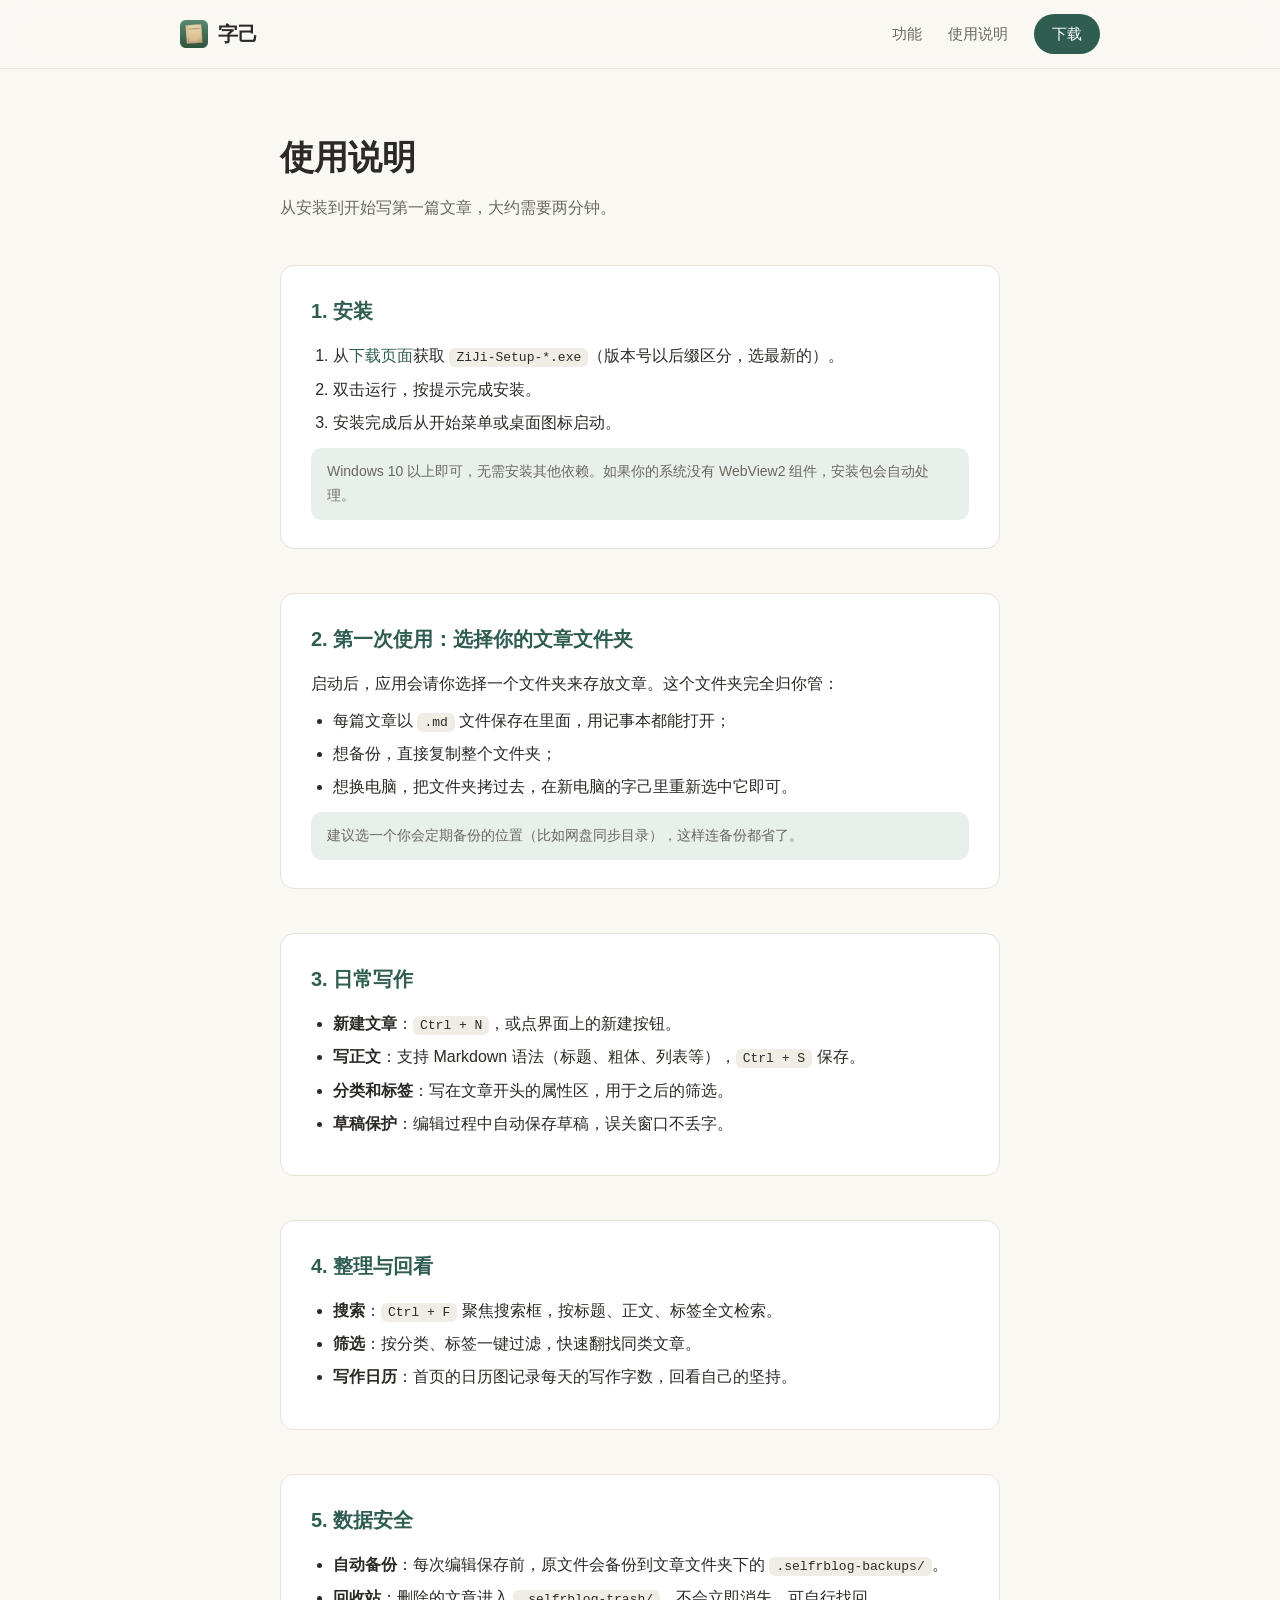
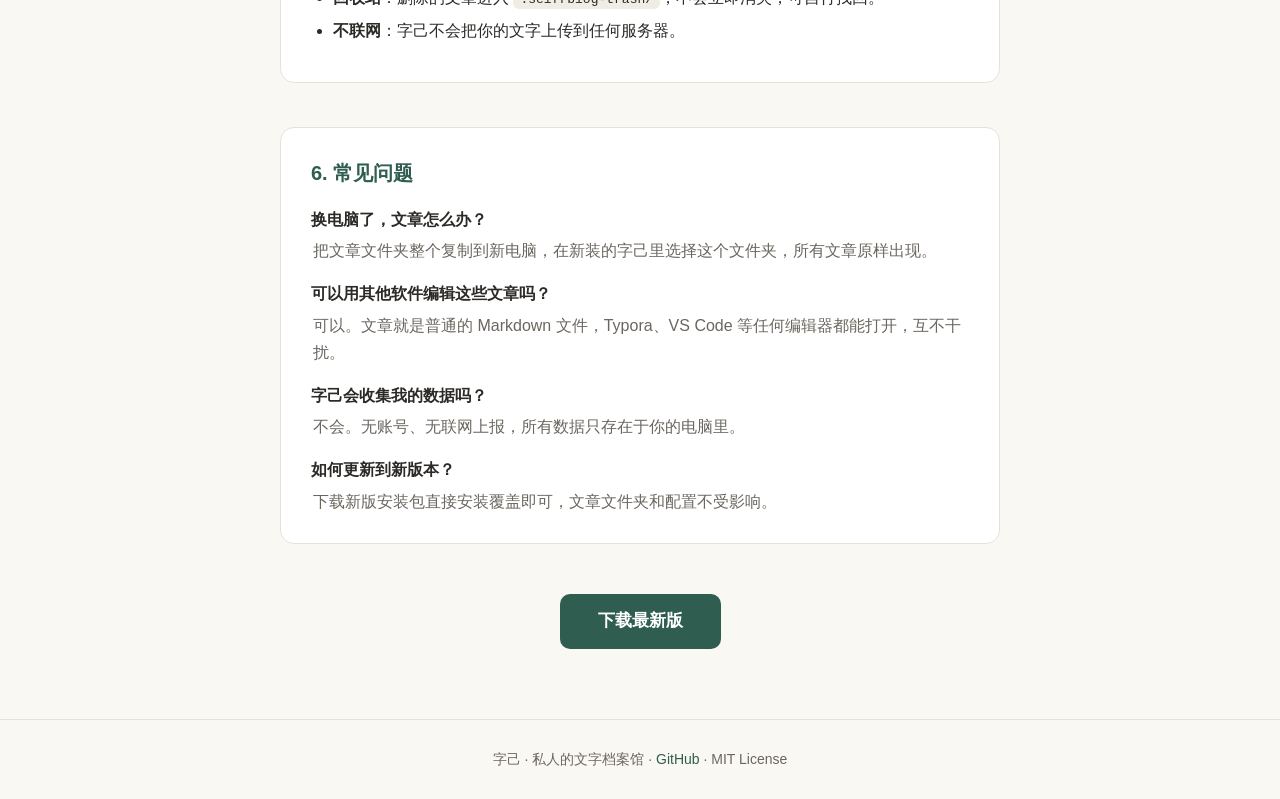
==== guide.html @ 64637a07 "feat: 发布字己独立产品官网并绑定 CNAME ziji.selfr.work" ====
<!DOCTYPE html>
<html lang="zh-CN">
<head>
  <meta charset="UTF-8">
  <meta name="viewport" content="width=device-width, initial-scale=1.0">
  <title>使用说明 · 字己</title>
  <meta name="description" content="字己使用说明：安装、第一次使用、写作、整理回看、数据与备份、常见问题。">
  <link rel="icon" href="assets/icon.png">
  <link rel="stylesheet" href="style.css">
</head>
<body>

  <header class="nav">
    <div class="nav-inner">
      <a class="brand" href="index.html">
        <img src="assets/icon.png" alt="字己" class="brand-icon">
        <span>字己</span>
      </a>
      <nav class="nav-links">
        <a href="index.html#features">功能</a>
        <a href="guide.html">使用说明</a>
        <a href="index.html#download" class="nav-download">下载</a>
      </nav>
    </div>
  </header>

  <main class="guide">
    <h1>使用说明</h1>
    <p class="guide-sub">从安装到开始写第一篇文章，大约需要两分钟。</p>

    <section class="guide-section">
      <h2>1. 安装</h2>
      <ol>
        <li>从<a href="https://github.com/selfr7/ziji-releases/releases/latest" target="_blank" rel="noopener">下载页面</a>获取 <code>ZiJi-Setup-*.exe</code>（版本号以后缀区分，选最新的）。</li>
        <li>双击运行，按提示完成安装。</li>
        <li>安装完成后从开始菜单或桌面图标启动。</li>
      </ol>
      <p class="tip">Windows 10 以上即可，无需安装其他依赖。如果你的系统没有 WebView2 组件，安装包会自动处理。</p>
    </section>

    <section class="guide-section">
      <h2>2. 第一次使用：选择你的文章文件夹</h2>
      <p>启动后，应用会请你选择一个文件夹来存放文章。这个文件夹完全归你管：</p>
      <ul>
        <li>每篇文章以 <code>.md</code> 文件保存在里面，用记事本都能打开；</li>
        <li>想备份，直接复制整个文件夹；</li>
        <li>想换电脑，把文件夹拷过去，在新电脑的字己里重新选中它即可。</li>
      </ul>
      <p class="tip">建议选一个你会定期备份的位置（比如网盘同步目录），这样连备份都省了。</p>
    </section>

    <section class="guide-section">
      <h2>3. 日常写作</h2>
      <ul>
        <li><strong>新建文章</strong>：<code>Ctrl + N</code>，或点界面上的新建按钮。</li>
        <li><strong>写正文</strong>：支持 Markdown 语法（标题、粗体、列表等），<code>Ctrl + S</code> 保存。</li>
        <li><strong>分类和标签</strong>：写在文章开头的属性区，用于之后的筛选。</li>
        <li><strong>草稿保护</strong>：编辑过程中自动保存草稿，误关窗口不丢字。</li>
      </ul>
    </section>

    <section class="guide-section">
      <h2>4. 整理与回看</h2>
      <ul>
        <li><strong>搜索</strong>：<code>Ctrl + F</code> 聚焦搜索框，按标题、正文、标签全文检索。</li>
        <li><strong>筛选</strong>：按分类、标签一键过滤，快速翻找同类文章。</li>
        <li><strong>写作日历</strong>：首页的日历图记录每天的写作字数，回看自己的坚持。</li>
      </ul>
    </section>

    <section class="guide-section">
      <h2>5. 数据安全</h2>
      <ul>
        <li><strong>自动备份</strong>：每次编辑保存前，原文件会备份到文章文件夹下的 <code>.selfrblog-backups/</code>。</li>
        <li><strong>回收站</strong>：删除的文章进入 <code>.selfrblog-trash/</code>，不会立即消失，可自行找回。</li>
        <li><strong>不联网</strong>：字己不会把你的文字上传到任何服务器。</li>
      </ul>
    </section>

    <section class="guide-section">
      <h2>6. 常见问题</h2>
      <dl class="faq">
        <dt>换电脑了，文章怎么办？</dt>
        <dd>把文章文件夹整个复制到新电脑，在新装的字己里选择这个文件夹，所有文章原样出现。</dd>
        <dt>可以用其他软件编辑这些文章吗？</dt>
        <dd>可以。文章就是普通的 Markdown 文件，Typora、VS Code 等任何编辑器都能打开，互不干扰。</dd>
        <dt>字己会收集我的数据吗？</dt>
        <dd>不会。无账号、无联网上报，所有数据只存在于你的电脑里。</dd>
        <dt>如何更新到新版本？</dt>
        <dd>下载新版安装包直接安装覆盖即可，文章文件夹和配置不受影响。</dd>
      </dl>
    </section>

    <div class="guide-cta">
      <a class="btn-primary" href="https://github.com/selfr7/ziji-releases/releases/latest" target="_blank" rel="noopener">下载最新版</a>
    </div>
  </main>

  <footer class="footer">
    <p>字己 · 私人的文字档案馆 · <a href="https://github.com/selfr7/ziji-releases" target="_blank" rel="noopener">GitHub</a> · MIT License</p>
  </footer>

</body>
</html>
---- style.css ----
/* 字己官网样式 —— 纸感档案馆气质：暖白纸底 + 墨绿主色 */

:root {
  --paper: #faf8f3;
  --ink: #2c2a26;
  --ink-soft: #6b675f;
  --green: #2f5d50;
  --green-soft: #e8f0ec;
  --card: #ffffff;
  --line: #e6e2d8;
}

* { margin: 0; padding: 0; box-sizing: border-box; }

html { scroll-behavior: smooth; }

body {
  font-family: -apple-system, BlinkMacSystemFont, "Segoe UI", "PingFang SC",
    "Microsoft YaHei", sans-serif;
  background: var(--paper);
  color: var(--ink);
  line-height: 1.7;
}

a { color: var(--green); text-decoration: none; }
a:hover { text-decoration: underline; }

/* ---------- 导航 ---------- */
.nav {
  position: sticky;
  top: 0;
  z-index: 10;
  background: rgba(250, 248, 243, 0.92);
  backdrop-filter: blur(8px);
  border-bottom: 1px solid var(--line);
}
.nav-inner {
  max-width: 960px;
  margin: 0 auto;
  padding: 14px 20px;
  display: flex;
  align-items: center;
  justify-content: space-between;
}
.brand {
  display: flex;
  align-items: center;
  gap: 10px;
  font-size: 20px;
  font-weight: 700;
  color: var(--ink);
}
.brand:hover { text-decoration: none; }
.brand-icon { width: 28px; height: 28px; }
.nav-links { display: flex; align-items: center; gap: 26px; font-size: 15px; }
.nav-links a { color: var(--ink-soft); }
.nav-links a:hover { color: var(--ink); text-decoration: none; }
.nav-download {
  background: var(--green);
  color: #fff !important;
  padding: 7px 18px;
  border-radius: 999px;
}
.nav-download:hover { background: #26493f; }

/* ---------- Hero ---------- */
.hero {
  text-align: center;
  padding: 90px 20px 70px;
}
.hero-icon { width: 84px; height: 84px; border-radius: 20px; }
.hero h1 {
  font-size: 52px;
  margin-top: 18px;
  letter-spacing: 4px;
}
.tagline {
  font-size: 20px;
  color: var(--green);
  margin-top: 6px;
  letter-spacing: 2px;
}
.intro {
  max-width: 560px;
  margin: 22px auto 0;
  color: var(--ink-soft);
  font-size: 16px;
}
.hero-actions {
  margin-top: 34px;
  display: flex;
  gap: 14px;
  justify-content: center;
  flex-wrap: wrap;
}
.hero-note { margin-top: 16px; font-size: 13px; color: var(--ink-soft); }

.btn-primary {
  display: inline-block;
  background: var(--green);
  color: #fff;
  font-size: 17px;
  padding: 13px 38px;
  border-radius: 10px;
  font-weight: 600;
}
.btn-primary:hover { background: #26493f; text-decoration: none; }
.btn-ghost {
  display: inline-block;
  font-size: 17px;
  padding: 13px 30px;
  border-radius: 10px;
  border: 1px solid var(--line);
  color: var(--ink);
  background: var(--card);
}
.btn-ghost:hover { border-color: var(--green); color: var(--green); text-decoration: none; }

/* ---------- 理念三卡 ---------- */
.principles {
  max-width: 960px;
  margin: 0 auto;
  padding: 30px 20px;
  display: grid;
  grid-template-columns: repeat(3, 1fr);
  gap: 18px;
}
.principle {
  background: var(--green-soft);
  border-radius: 14px;
  padding: 26px 24px;
  text-align: center;
}
.principle h3 { font-size: 17px; color: var(--green); margin-bottom: 6px; }
.principle p { font-size: 14px; color: var(--ink-soft); }

/* ---------- 功能 ---------- */
.features, .data, .download {
  max-width: 960px;
  margin: 0 auto;
  padding: 60px 20px 30px;
}
.features h2, .data h2, .download h2 {
  text-align: center;
  font-size: 28px;
  margin-bottom: 34px;
}
.feature-grid {
  display: grid;
  grid-template-columns: repeat(3, 1fr);
  gap: 18px;
}
.feature {
  background: var(--card);
  border: 1px solid var(--line);
  border-radius: 14px;
  padding: 24px;
}
.feature-icon { font-size: 26px; margin-bottom: 10px; }
.feature h4 { font-size: 16px; margin-bottom: 6px; }
.feature p { font-size: 14px; color: var(--ink-soft); }

.screenshot-placeholder {
  margin-top: 26px;
  border: 2px dashed var(--line);
  border-radius: 14px;
  min-height: 260px;
  display: flex;
  align-items: center;
  justify-content: center;
  color: var(--ink-soft);
  font-size: 14px;
  background: var(--card);
}
.screenshot-placeholder img { max-width: 100%; border-radius: 14px; }

/* ---------- 数据归属 ---------- */
.data-lead { text-align: center; color: var(--ink-soft); margin-bottom: 26px; }
.data-points { display: grid; grid-template-columns: repeat(3, 1fr); gap: 18px; }
.data-point {
  background: var(--card);
  border: 1px solid var(--line);
  border-radius: 14px;
  padding: 22px;
  font-size: 14px;
  color: var(--ink-soft);
}
.data-point strong {
  display: block;
  color: var(--ink);
  font-size: 16px;
  margin-bottom: 6px;
}

/* ---------- 下载区 ---------- */
.download { text-align: center; padding-bottom: 80px; }

/* ---------- 使用说明页 ---------- */
.guide {
  max-width: 760px;
  margin: 0 auto;
  padding: 60px 20px 40px;
}
.guide h1 { font-size: 34px; }
.guide-sub { color: var(--ink-soft); margin-top: 8px; }
.guide-section {
  margin-top: 44px;
  background: var(--card);
  border: 1px solid var(--line);
  border-radius: 14px;
  padding: 28px 30px;
}
.guide-section h2 {
  font-size: 20px;
  color: var(--green);
  margin-bottom: 14px;
}
.guide-section ul, .guide-section ol {
  padding-left: 22px;
  margin: 10px 0;
}
.guide-section li { margin: 6px 0; }
.tip, .guide-section .tip {
  background: var(--green-soft);
  border-radius: 10px;
  padding: 12px 16px;
  font-size: 14px;
  color: var(--ink-soft);
  margin-top: 12px;
}
code {
  background: #f0ede5;
  padding: 2px 7px;
  border-radius: 6px;
  font-size: 13px;
  font-family: Consolas, "Courier New", monospace;
}
.faq dt { font-weight: 700; margin-top: 16px; }
.faq dd { color: var(--ink-soft); margin-top: 4px; padding-left: 2px; }
.guide-cta { text-align: center; padding: 50px 0 30px; }

/* ---------- 页脚 ---------- */
.footer {
  border-top: 1px solid var(--line);
  text-align: center;
  padding: 28px 20px;
  font-size: 14px;
  color: var(--ink-soft);
}

/* ---------- 手机端适配 ---------- */
@media (max-width: 720px) {
  .hero { padding: 56px 16px 44px; }
  .hero h1 { font-size: 38px; }
  .principles, .feature-grid, .data-points { grid-template-columns: 1fr; }
  .features, .data, .download { padding-top: 40px; }
  .nav-links { gap: 16px; }
  .nav-links a:not(.nav-download) { display: none; } /* 手机上只留下载按钮 */
  .guide { padding-top: 40px; }
  .guide-section { padding: 22px 20px; }
}
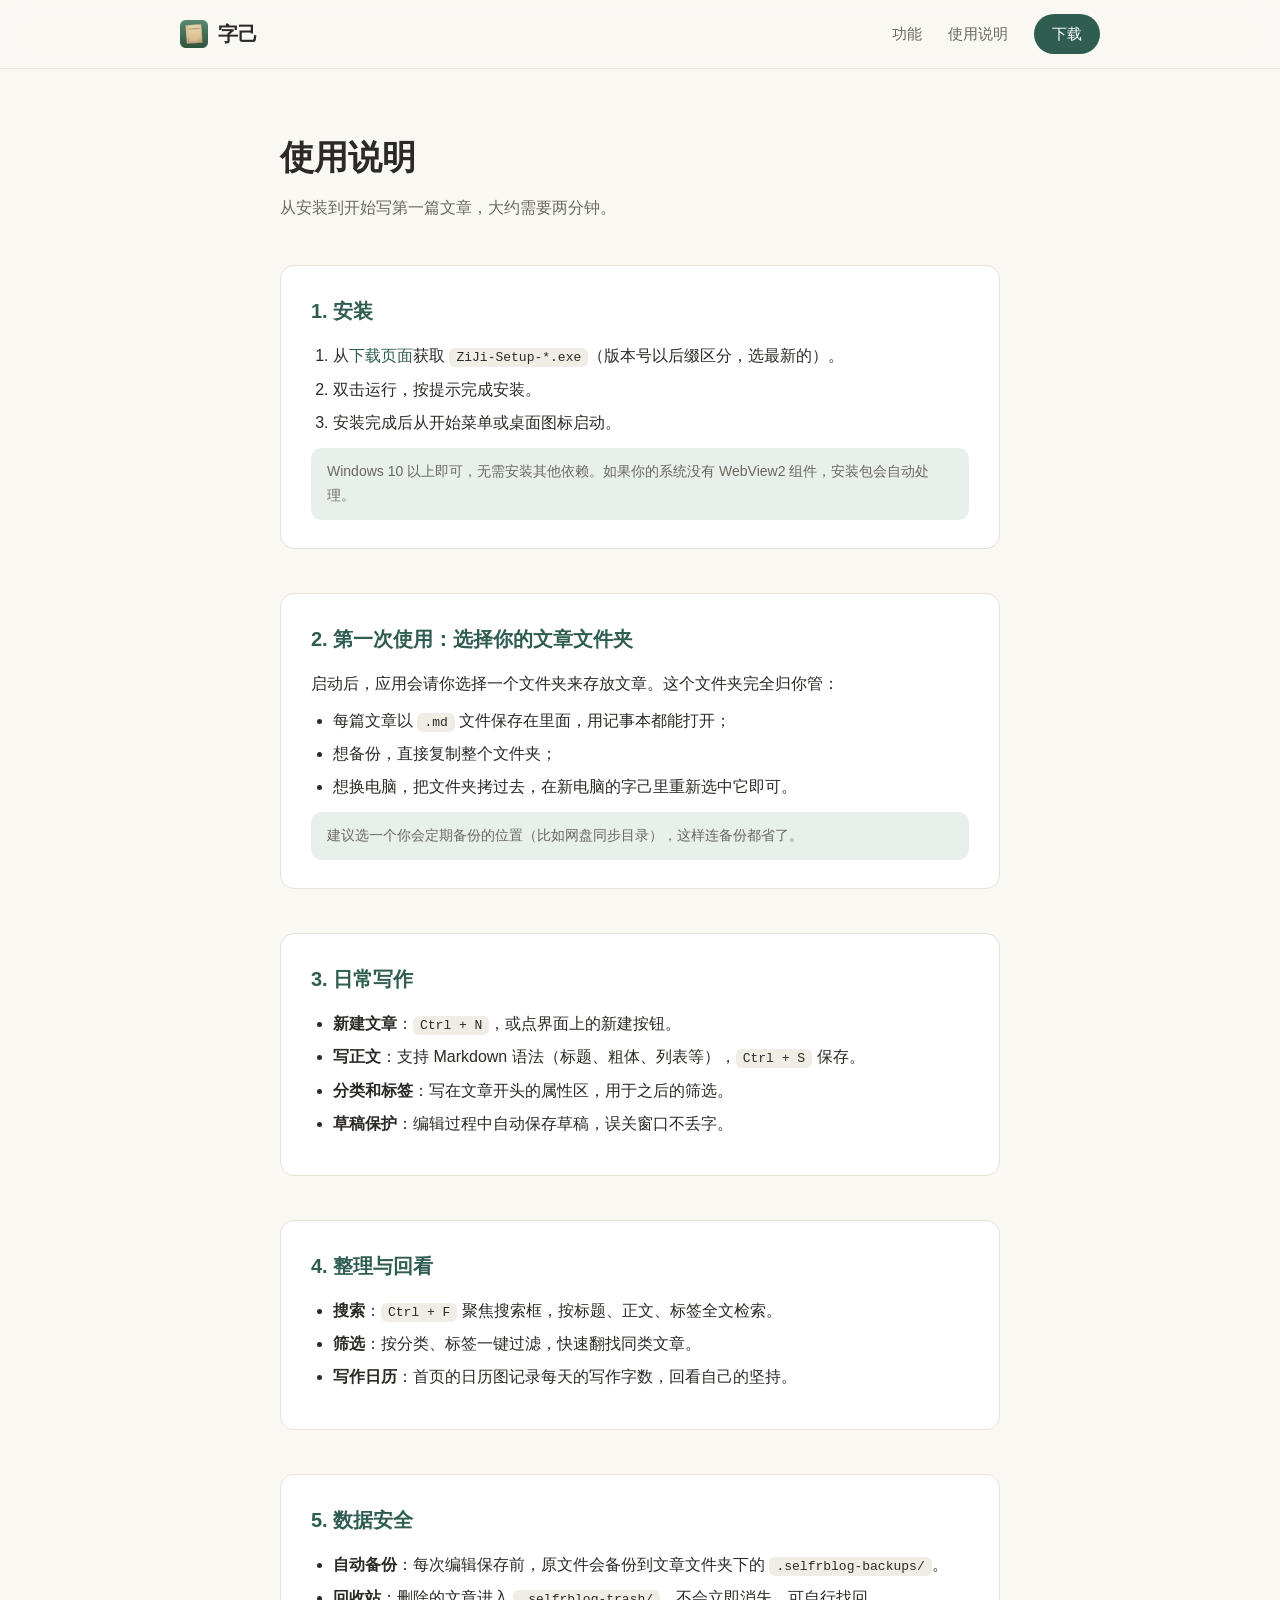
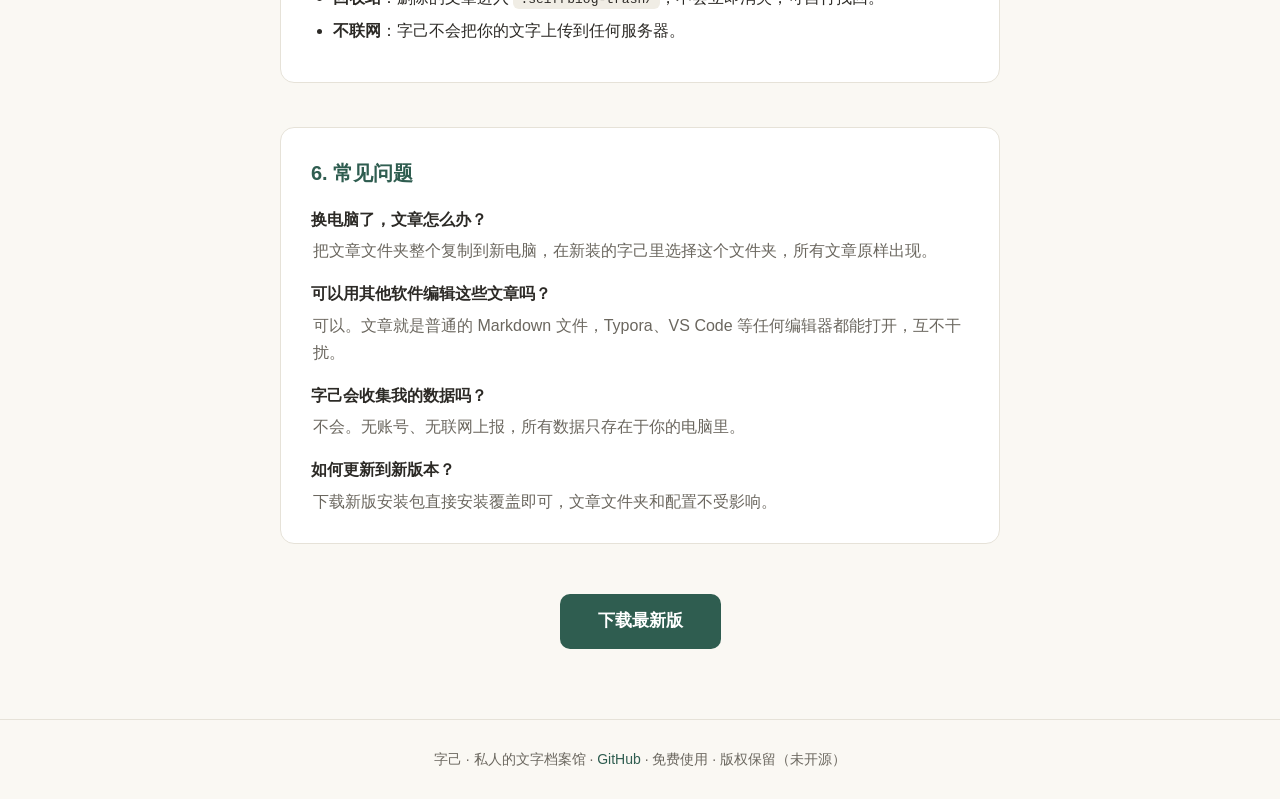
==== commit 9baa29db: "chore: 修正授权口径——客户端免费但未开源，撤下 MIT 许可与失效 CNAME" ====
--- a/guide.html
+++ b/guide.html
@@ -97,7 +97,7 @@
   </main>
 
   <footer class="footer">
-    <p>字己 · 私人的文字档案馆 · <a href="https://github.com/selfr7/ziji-releases" target="_blank" rel="noopener">GitHub</a> · MIT License</p>
+    <p>字己 · 私人的文字档案馆 · <a href="https://github.com/selfr7/ziji-releases" target="_blank" rel="noopener">GitHub</a> · 免费使用 · 版权保留（未开源）</p>
   </footer>
 
 </body>
